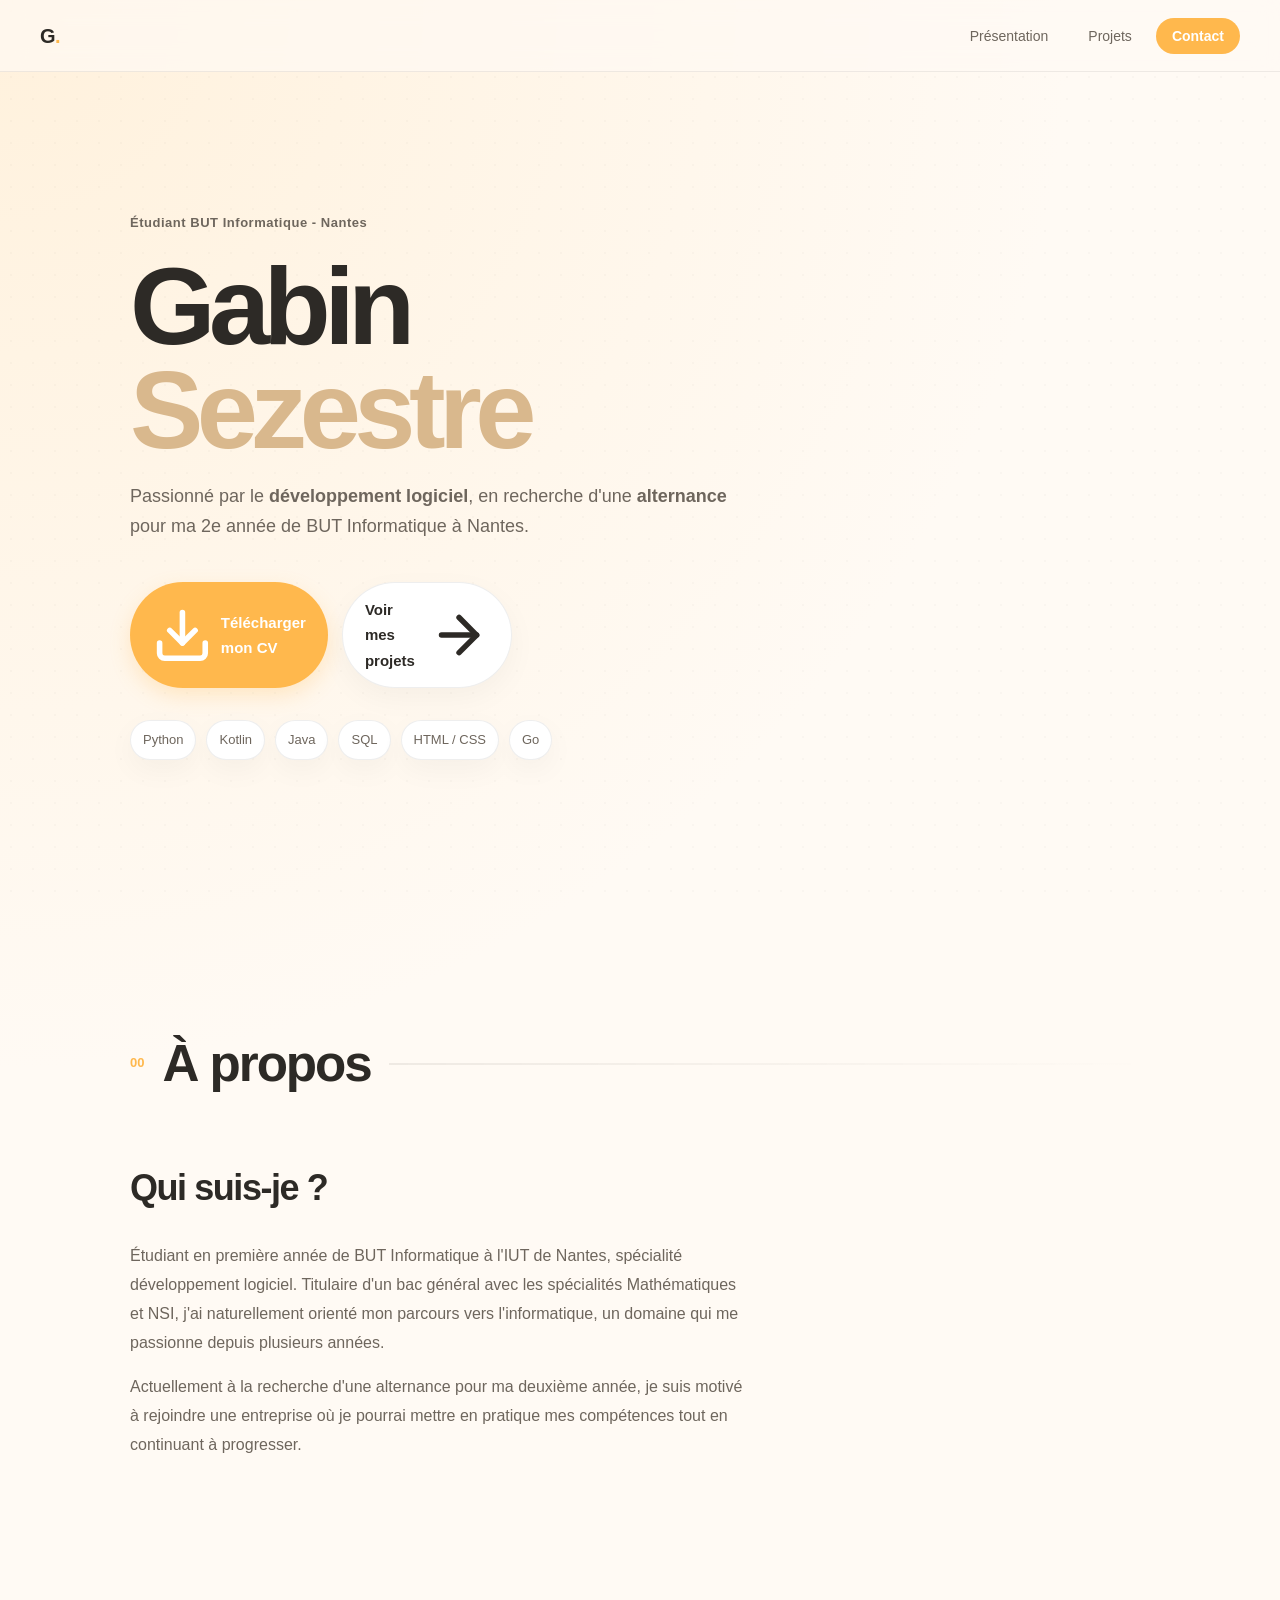
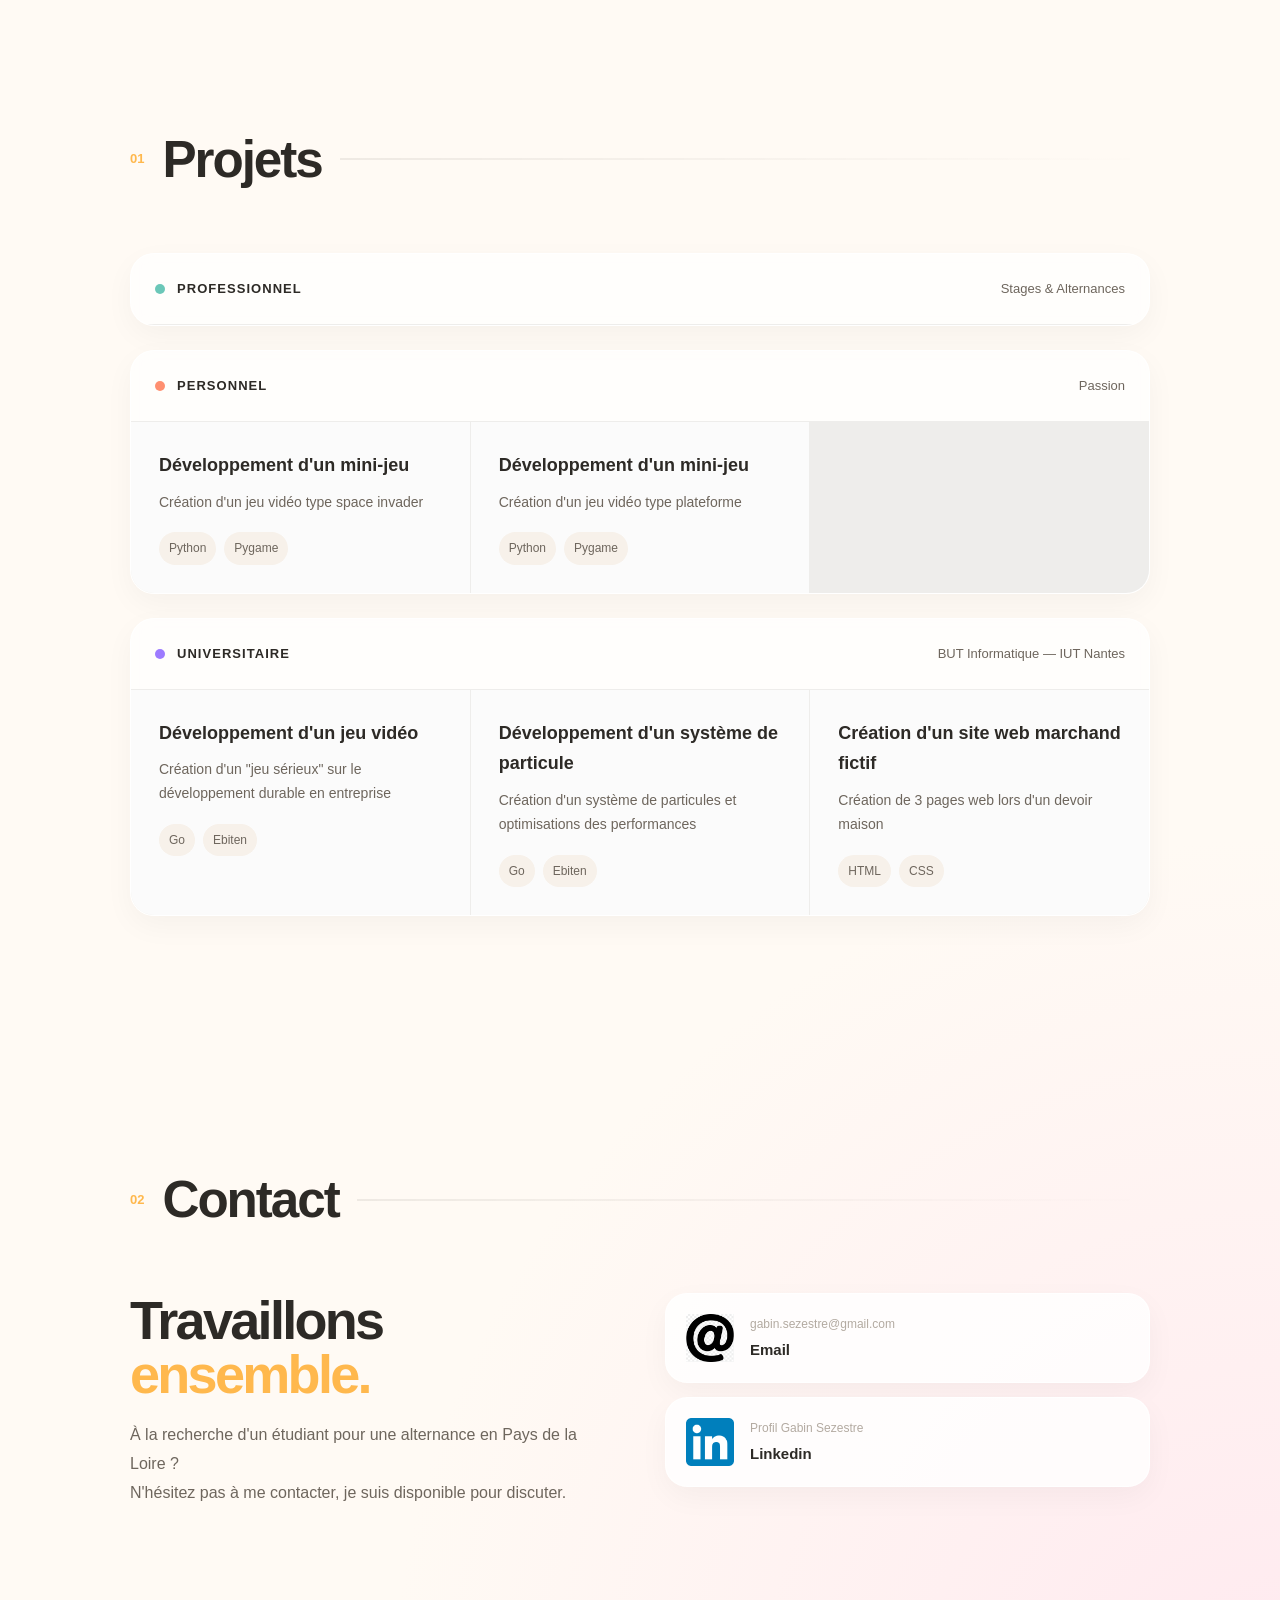
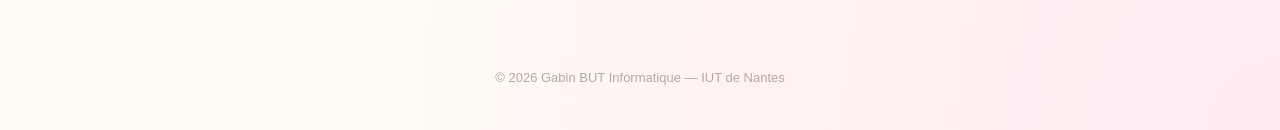
==== index.html @ 8c513338 "accueil -> index" ====
<!DOCTYPE html>
<html lang="fr">
<head>
  <meta charset="UTF-8" />
  <meta name="viewport" content="width=device-width, initial-scale=1.0" />
  <title>Gabin - Portfolio</title>
  <link rel="preconnect" href="https://fonts.googleapis.com" />
  <link rel="preconnect" href="https://fonts.gstatic.com" crossorigin />
  <link href="https://fonts.googleapis.com/css2?family=Syne:wght@400;500;600;700;800&family=DM+Mono:ital,wght@0,300;0,400;1,300&display=swap" rel="stylesheet" />
  <link rel="stylesheet" type="text/css" href="style.css">
</head>
<body>

  <!-- NAV -->
  <nav>
    <a href="#hero" class="nav-logo">G<span>.</span></a>
    <ul class="nav-links">
      <li><a href="#about">Présentation</a></li>
      <li><a href="#projets">Projets</a></li>
      <li><a href="#contact" class="cta">Contact</a></li>
    </ul>
  </nav>
  <!-- HERO -->
  <section id="hero">
    <div class="hero-eyebrow">Étudiant BUT Informatique - Nantes</div>
    <h1 class="hero-name">
      <div>Gabin</div>
      <div class="line2">Sezestre</div>
    </h1>
    <p class="hero-title">
      Passionné par le <strong>développement logiciel</strong>, en recherche d'une
      <strong>alternance</strong> pour ma 2e année de BUT Informatique à Nantes.
    </p>
    <div class="hero-actions">
      <a href="assets/doc/cv.pdf" download target="_blank" class="btn btn-primary">
        <svg viewBox="0 0 24 24" fill="none" stroke="currentColor" stroke-width="2.2" stroke-linecap="round" stroke-linejoin="round">
          <path d="M21 15v4a2 2 0 0 1-2 2H5a2 2 0 0 1-2-2v-4"/><polyline points="7 10 12 15 17 10"/><line x1="12" y1="15" x2="12" y2="3"/>
        </svg>
        Télécharger mon CV
      </a>
      <a href="#projets" class="btn btn-outline">
        Voir mes projets
        <svg viewBox="0 0 24 24" fill="none" stroke="currentColor" stroke-width="2.2" stroke-linecap="round" stroke-linejoin="round">
          <line x1="5" y1="12" x2="19" y2="12"/><polyline points="12 5 19 12 12 19"/>
        </svg>
      </a>
    </div>
    <div class="tags">
      <span class="tag">Python</span>
      <span class="tag">Kotlin</span>
      <span class="tag">Java</span>
      <span class="tag">SQL</span>
      <span class="tag">HTML / CSS</span>
      <span class="tag">Go</span>
    </div>
    </section>
    <div class="divider"></div>
        <section id="about">
      <div class="section-header">
        <span class="section-num">00</span>
        <h2 class="section-title">À propos</h2>
        <div class="section-line"></div>
      </div>

      <div class="about-grid">
        <div class="about-text">
          <h3>Qui suis-je ?</h3>
          <p>
            Étudiant en première année de BUT Informatique à l'IUT de Nantes, spécialité développement logiciel. 
            Titulaire d'un bac général avec les spécialités Mathématiques et NSI, j'ai naturellement orienté 
            mon parcours vers l'informatique, un domaine qui me passionne depuis plusieurs années.
          </p>
          <p>
            Actuellement à la recherche d'une alternance pour ma deuxième année, je suis motivé à rejoindre 
            une entreprise où je pourrai mettre en pratique mes compétences tout en continuant à progresser.
          </p>
        </div>
      </div>
    </section>
  
  <!-- PROJETS -->
  <section id="projets">
    <div class="section-header">
      <span class="section-num">01</span>
      <h2 class="section-title">Projets</h2>
      <div class="section-line"></div>
    </div>

    <div class="projets-grid">

      <!-- Professionnel -->
      <div class="projet-category">
        <div class="projet-cat-header">
          <div class="cat-dot pro"></div>
          <span class="cat-label pro">Professionnel</span>
          <span class="cat-desc">Stages & Alternances</span>
        </div>
        <div class="projets-cards">
        </div>
      </div>

      <!-- Personnel -->
      <div class="projet-category">
        <div class="projet-cat-header">
          <div class="cat-dot perso"></div>
          <span class="cat-label perso">Personnel</span>
          <span class="cat-desc">Passion</span>
        </div>
        <div class="projets-cards">
          <div class="projet-card">
            <a href="sea_raiders.html" style="text-decoration: none; color: inherit;">
            <div class="projet-card-title">Développement d'un mini-jeu</div>
            <div class="projet-card-desc">Création d'un jeu vidéo type space invader</div>
            <div class="projet-card-stack">
              <span class="stack-tag">Python</span>
              <span class="stack-tag">Pygame</span>
            </div>
          </a>
          </div>
          <div class="projet-card">
            <a href="plateforme.html" style="text-decoration: none; color: inherit;">
            <div class="projet-card-title">Développement d'un mini-jeu</div>
            <div class="projet-card-desc">Création d'un jeu vidéo type plateforme</div>
            <div class="projet-card-stack">
              <span class="stack-tag">Python</span>
              <span class="stack-tag">Pygame</span>
            </div>
          </a>
          </div>
        </div>
      </div>

      <!-- Universitaire -->
      <div class="projet-category">
        <div class="projet-cat-header">
          <div class="cat-dot uni"></div>
          <span class="cat-label uni">Universitaire</span>
          <span class="cat-desc">BUT Informatique — IUT Nantes</span>
        </div>
        <div class="projets-cards">
          <div class="projet-card">
            <a href="ceo_survival.html" style="text-decoration: none; color: inherit;">
            <div class="projet-card-title">Développement d'un jeu vidéo</div>
            <div class="projet-card-desc">Création d'un "jeu sérieux" sur le développement durable en entreprise</div>
            <div class="projet-card-stack">
              <span class="stack-tag">Go</span>
              <span class="stack-tag">Ebiten</span>
            </div>
          </a>
          </div>
          <div class="projet-card">
            <a href="particule.html" style="text-decoration: none; color: inherit;">
            <div class="projet-card-title">Développement d'un système de particule</div>
            <div class="projet-card-desc">Création d'un système de particules et optimisations des performances</div>
            <div class="projet-card-stack">
              <span class="stack-tag">Go</span>
              <span class="stack-tag">Ebiten</span>
            </div>
          </a>
          </div>
          <div class="projet-card">
            <a href="https://gabgube.github.io/brake.github.io/" target="_blank" style="text-decoration: none; color: inherit;">
            <div class="projet-card-title">Création d'un site web marchand fictif</div>
            <div class="projet-card-desc">Création de 3 pages web lors d'un devoir maison</div>
            <div class="projet-card-stack">
              <span class="stack-tag">HTML</span>
              <span class="stack-tag">CSS</span>
            </div>
          </a>
          </div>
        </div>
      </div>

    </div>
  </section>

  <div class="divider"></div>

  <!-- CONTACT -->
  <section id="contact">
    <div class="section-header">
      <span class="section-num">02</span>
      <h2 class="section-title">Contact</h2>
      <div class="section-line"></div>
    </div>

    <div class="contact-grid">
      <div>
        <div class="contact-intro">
          Travaillons<br/><span>ensemble.</span>
        </div>
        <p class="contact-sub">
           À la recherche d'un étudiant pour une alternance en Pays de la Loire ?
        </p>
        <p class="contact-sub">
          N'hésitez pas à me contacter, je suis disponible pour discuter.
        </p>
      </div>

      <div class="contact-links">
        <a href="https://mail.google.com/mail/u/0/?fs=1&to=gabin.sezestre@gmail.com&tf=cm" class="contact-link" target="_blank" >
          <div class="contact-link-icon mail">
            <img src="assets/img/arobase.png" alt="mail"
                 style="width:100%; height:100%; object-fit:contain;" />
          </div>

          <div class="contact-link-text">
            <div class="contact-link-label" id="email">
              gabin.sezestre@gmail.com
            </div>

            <div class="contact-link-value">
              Email
            </div>
          </div>
        <div id="message-copie" class="message-copie">
          Adresse copiée !
        </div>
        </a>

        <a href="https://www.linkedin.com/in/gabin-sezestre-5697b3284/" target="_blank" class="contact-link">
          <div class="contact-link-icon mail">
            <img src="assets/img/linkedin.png" alt="mail" style="width:100%; height:100%; object-fit:contain;" />
          </div>
          <div class="contact-link-text">
            <div class="contact-link-label">Profil Gabin Sezestre</div>
            <div class="contact-link-value">Linkedin</div>
          </div>
          <div class="contact-link-arrow">
            <svg viewBox="0 0 24 24" fill="none" stroke="currentColor" stroke-width="1.8" stroke-linecap="round" stroke-linejoin="round">
              <line x1="7" y1="17" x2="17" y2="7"/><polyline points="7 7 17 7 17 17"/>
            </svg>
          </div>
        </a>
      </div>
    </div>
  </section>

  <!-- FOOTER -->
  <footer>
    <span>© 2026 Gabin</span>
    <span>BUT Informatique — IUT de Nantes</span>
  </footer>

</body>
</html>
---- style.css ----
:root {
  --bg: #fffaf4;
  --bg2: #ffffff;
  --bg3: #f7f1ea;

  --text: #2d2a26;
  --text-muted: #6e665d;
  --text-dim: #b3aaa1;

  --border: rgba(45,42,38,0.08);
  --border-hover: rgba(45,42,38,0.16);

  --accent: #ffb84d;
  --accent-soft: #ffe1b2;

  --pro: #6bc7b8;
  --perso: #ff8f70;
  --uni: #9d7bff;

  --shadow:
    0 10px 30px rgba(0,0,0,0.04);

  --radius: 24px;
}

/* RESET */

*, *::before, *::after {
  box-sizing: border-box;
  margin: 0;
  padding: 0;
}

html {
  scroll-behavior: smooth;
}

body {
  background:
    radial-gradient(circle at top left, #fff1dc 0%, transparent 30%),
    radial-gradient(circle at bottom right, #ffe9ef 0%, transparent 25%),
    var(--bg);

  color: var(--text);

  font-family: 'Plus Jakarta Sans', sans-serif;

  font-size: 16px;
  line-height: 1.7;

  min-height: 100vh;
  overflow-x: hidden;
}

/* texture légère */

body::before {
  content: '';
  position: fixed;
  inset: 0;

  background-image:
    radial-gradient(rgba(0,0,0,0.02) 1px, transparent 1px);

  background-size: 22px 22px;

  pointer-events: none;
  z-index: 0;
}

/* NAV */

nav {
  position: sticky;
  top: 0;
  z-index: 100;

  display: flex;
  align-items: center;
  justify-content: space-between;

  height: 72px;

  padding: 0 40px;

  background: rgba(255,250,244,0.7);

  backdrop-filter: blur(12px);

  border-bottom: 1px solid var(--border);
}

.nav-logo {
  font-size: 20px;
  font-weight: 700;

  color: var(--text);

  text-decoration: none;

  letter-spacing: -0.03em;
}

.nav-logo span {
  color: var(--accent);
}

.nav-links {
  display: flex;
  gap: 8px;

  list-style: none;
}

.nav-links a {
  text-decoration: none;

  color: var(--text-muted);

  font-size: 14px;
  font-weight: 500;

  padding: 10px 16px;

  border-radius: 999px;

  transition: 0.2s;
}

.nav-links a:hover {
  background: rgba(0,0,0,0.04);

  color: var(--text);
}

.nav-links a.cta {
  background: var(--accent);

  color: white;

  font-weight: 700;
}

/* SECTION */

section {
  position: relative;
  z-index: 1;

  max-width: 1100px;

  margin: 0 auto;

  padding: 120px 40px;
}

/* HERO */

#hero {
  min-height: calc(100vh - 72px);

  display: flex;
  flex-direction: column;
  justify-content: center;
}

.hero-eyebrow {
  font-size: 13px;

  color: var(--text-muted);

  margin-bottom: 20px;

  font-weight: 600;

  letter-spacing: 0.04em;
}

.hero-name {
  font-size: clamp(60px, 10vw, 110px);

  line-height: 0.95;

  font-weight: 800;

  letter-spacing: -0.06em;

  margin-bottom: 18px;
}

.hero-name .line2 {
  color: #d9b88d;
}

.hero-title {
  max-width: 620px;

  font-size: 18px;

  color: var(--text-muted);

  margin-bottom: 40px;
}
/* ABOUT */

.about-grid {
  display: grid;
  grid-template-columns: 1fr 340px;
  gap: 60px;
  align-items: center;
}

.about-text h3 {
  font-size: clamp(24px, 3vw, 36px);
  font-weight: 800;
  letter-spacing: -0.04em;
  margin-bottom: 24px;
}

.about-text p {
  color: var(--text-muted);
  font-size: 16px;
  line-height: 1.8;
  margin-bottom: 16px;
}

.about-photo img {
  width: 100%;
  border-radius: var(--radius);
  object-fit: cover;
  box-shadow: var(--shadow);
  border: 1px solid var(--border);
}

@media (max-width: 700px) {
  .about-grid {
    grid-template-columns: 1fr;
  }

  .about-photo {
    order: -1;
  }
}
/* BUTTONS */

.hero-actions {
  display: flex;
  gap: 14px;
  margin-bottom: 32px;
  flex-wrap: wrap;
}

.btn {
  display: inline-flex;
  align-items: center;
  gap: 8px;
  min-width: 150px;
  justify-content: center;

  padding: 14px 22px;

  border-radius: 999px;

  text-decoration: none;

  font-size: 15px;
  font-weight: 600;

  transition: 0.2s;

  border: none;

  cursor: pointer;
}

.btn:hover {
  transform: translateY(-2px);
}

.btn-primary {
  background: var(--accent);

  color: white;
  box-shadow: 0 8px 20px rgba(255,184,77,0.25);
}

.btn-outline {
  background: white;

  color: var(--text);

  border: 1px solid var(--border);

  box-shadow: var(--shadow);
}

/* TAGS */

.tags {
  display: flex;
  flex-wrap: wrap;
  gap: 10px;
}

.tag {
  background: white;

  border: 1px solid var(--border);

  padding: 8px 12px;

  border-radius: 999px;

  font-size: 13px;

  color: var(--text-muted);

  box-shadow: var(--shadow);
}

/* TITRES */

.section-header {
  display: flex;
  align-items: center;
  gap: 18px;

  margin-bottom: 50px;
}

.section-num {
  color: var(--accent);

  font-size: 13px;

  font-weight: 700;
}

.section-title {
  font-size: clamp(32px, 4vw, 52px);

  font-weight: 800;

  letter-spacing: -0.04em;
}

.section-line {
  flex: 1;

  height: 2px;

  background:
    linear-gradient(
      to right,
      var(--border),
      transparent
    );
}

/* PROJETS */

.projets-grid {
  display: grid;
  gap: 24px;
}

.projet-category {
  background: rgba(255,255,255,0.7);

  border: 1px solid rgba(255,255,255,0.8);

  border-radius: var(--radius);

  overflow: hidden;

  backdrop-filter: blur(10px);

  box-shadow: var(--shadow);
}

.projet-cat-header {
  display: flex;
  align-items: center;
  gap: 12px;

  padding: 24px;

  border-bottom: 1px solid var(--border);
}

.cat-dot {
  width: 10px;
  height: 10px;

  border-radius: 50%;
}

.cat-dot.pro { background: var(--pro); }
.cat-dot.perso { background: var(--perso); }
.cat-dot.uni { background: var(--uni); }

.cat-label {
  font-size: 13px;
  font-weight: 700;

  text-transform: uppercase;

  letter-spacing: 0.08em;
}

.cat-desc {
  margin-left: auto;

  color: var(--text-muted);

  font-size: 13px;
}

/* CARDS */

.projets-cards {
  display: grid;

  grid-template-columns:
    repeat(auto-fill, minmax(260px, 1fr));

  gap: 1px;

  background: var(--border);
}

.projet-card {
  background: rgba(255,255,255,0.75);

  padding: 28px;

  transition: 0.25s;
}

.projet-card:hover {
  background: white;

  transform: translateY(-4px);
}

.projet-card-title {
  font-size: 18px;

  font-weight: 700;

  margin-bottom: 10px;
}

.projet-card-desc {
  color: var(--text-muted);

  font-size: 14px;

  margin-bottom: 18px;
}

.projet-card-stack {
  display: flex;
  flex-wrap: wrap;
  gap: 8px;
}

.stack-tag {
  background: var(--bg3);

  color: var(--text-muted);

  font-size: 12px;

  padding: 6px 10px;

  border-radius: 999px;
}

/* CONTACT */

.contact-grid {
  display: grid;

  grid-template-columns: 1fr 1fr;

  gap: 50px;
}

.contact-intro {
  font-size: clamp(32px, 5vw, 54px);

  font-weight: 800;

  line-height: 1;

  letter-spacing: -0.05em;

  margin-bottom: 20px;
}

.contact-intro span {
  color: var(--accent);
}

.contact-sub {
  color: var(--text-muted);

  font-size: 16px;

  line-height: 1.8;
}

.contact-links {
  display: flex;
  flex-direction: column;
  gap: 14px;
}

.contact-link {
  display: flex;
  align-items: center;
  gap: 16px;

  padding: 20px;

  border-radius: 22px;

  text-decoration: none;

  background: rgba(255,255,255,0.8);

  border: 1px solid rgba(255,255,255,0.8);

  color: var(--text);

  box-shadow: var(--shadow);

  transition: 0.25s;
}

.contact-link:hover {
  transform: translateX(6px);
}

.contact-link-icon {
  width: 48px;
  height: 48px;

  border-radius: 16px;

  display: flex;
  align-items: center;
  justify-content: center;
}

.contact-link-icon.mail {
  background: #fff1cf;
}

.contact-link-icon.linkedin {
  background: #e8f1ff;
}

.contact-link-label {
  font-size: 12px;

  color: var(--text-dim);

  margin-bottom: 2px;
}

.contact-link-value {
  font-size: 15px;

  font-weight: 600;
}

/* FOOTER */

footer {
  padding: 40px;

  text-align: center;

  color: var(--text-dim);

  font-size: 13px;
}

/* RESPONSIVE */

@media (max-width: 700px) {

  nav {
    padding: 0 20px;
  }

  section {
    padding: 90px 20px;
  }

  .contact-grid {
    grid-template-columns: 1fr;
  }

  .hero-name {
    font-size: 72px;
  }
}

/* JEU PAGE */

.jeu-desc {
  display: flex;
  flex-direction: column;
  gap: 40px;
  max-width: 800px;
}

.jeu-block h3 {
  font-size: 20px;
  font-weight: 700;
  letter-spacing: -0.03em;
  margin-bottom: 12px;
  color: var(--text);
}

.jeu-block p {
  color: var(--text-muted);
  font-size: 16px;
  line-height: 1.8;
}

/* IMAGES PARTICULES */

.particule-images {
  display: grid;
  grid-template-columns: 1fr 1fr;
  gap: 20px;
  margin-top: 24px;
}

.particule-images img {
  width: 100%;
  border-radius: 16px;
  box-shadow: 0 10px 30px rgba(0,0,0,0.08);
  border: 1px solid var(--border);
}

code {
  background: var(--bg3);
  padding: 2px 8px;
  border-radius: 6px;
  font-family: 'DM Mono', monospace;
  font-size: 14px;
  color: var(--text);
}

.message-copie {
    position: fixed;
    bottom: 20px;
    right: 20px;

    background: #111;
    color: white;

    padding: 12px 18px;
    border-radius: 10px;

    opacity: 0;
    transform: translateY(10px);

    transition: 0.3s;

    pointer-events: none;
}

.message-copie.show {
    opacity: 1;
    transform: translateY(0);
}

/* PROJET HERO */

.projet-hero {
  display: flex;
  flex-direction: column;
  justify-content: center;
  align-items: center;
  height: calc(100vh - 72px);
  gap: 24px;
}

.projet-hero-title {
  text-align: center;
}

.projet-hero-name {
  font-size: clamp(40px, 7vw, 80px);
}

.projet-hero-img {
  max-width: 700px;
  width: 100%;
  border-radius: 24px;
  box-shadow: 0 20px 60px rgba(0,0,0,0.1);
  border: 1px solid var(--border);
}

.projet-tags-center {
  justify-content: center;
  margin-top: 24px;
}

.jeu-block-img {
  margin-top: 24px;
  max-width: 700px;
  width: 100%;
  border-radius: 16px;
  box-shadow: 0 10px 30px rgba(0,0,0,0.08);
  border: 1px solid var(--border);
}
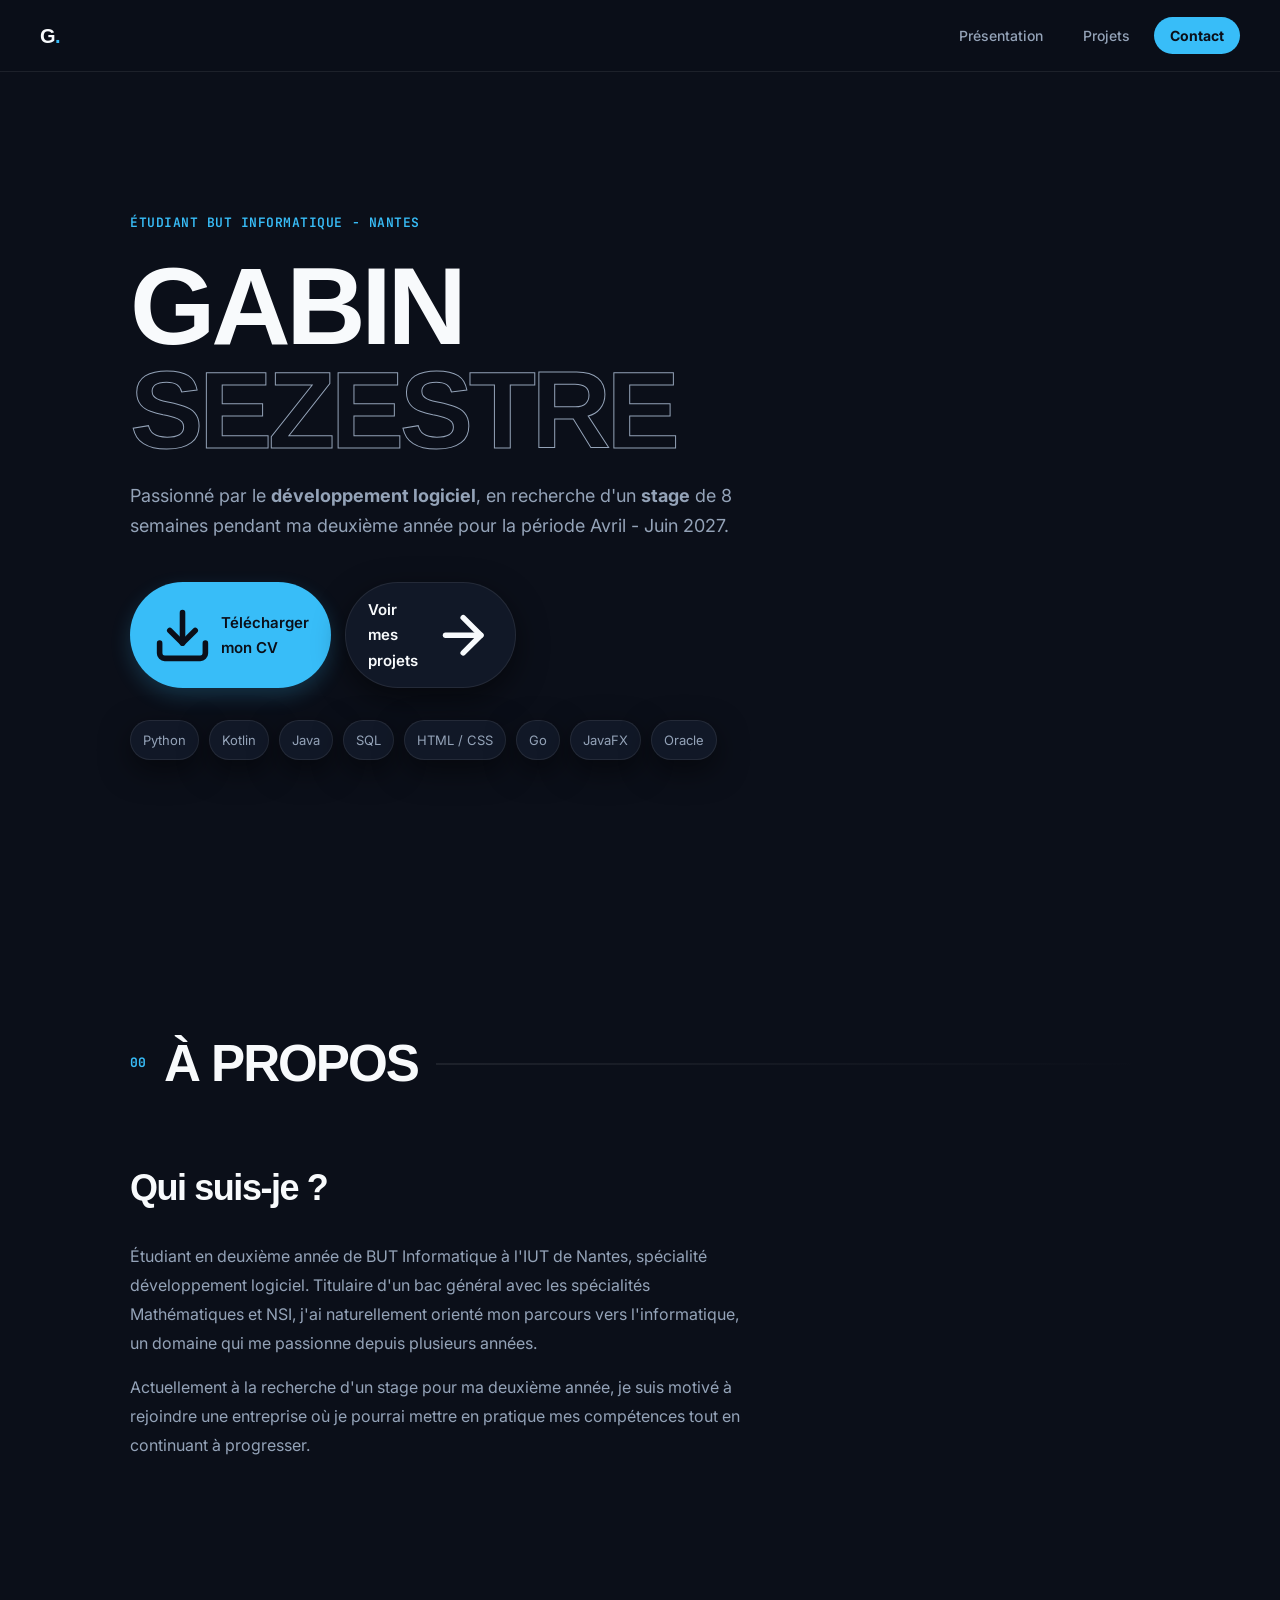
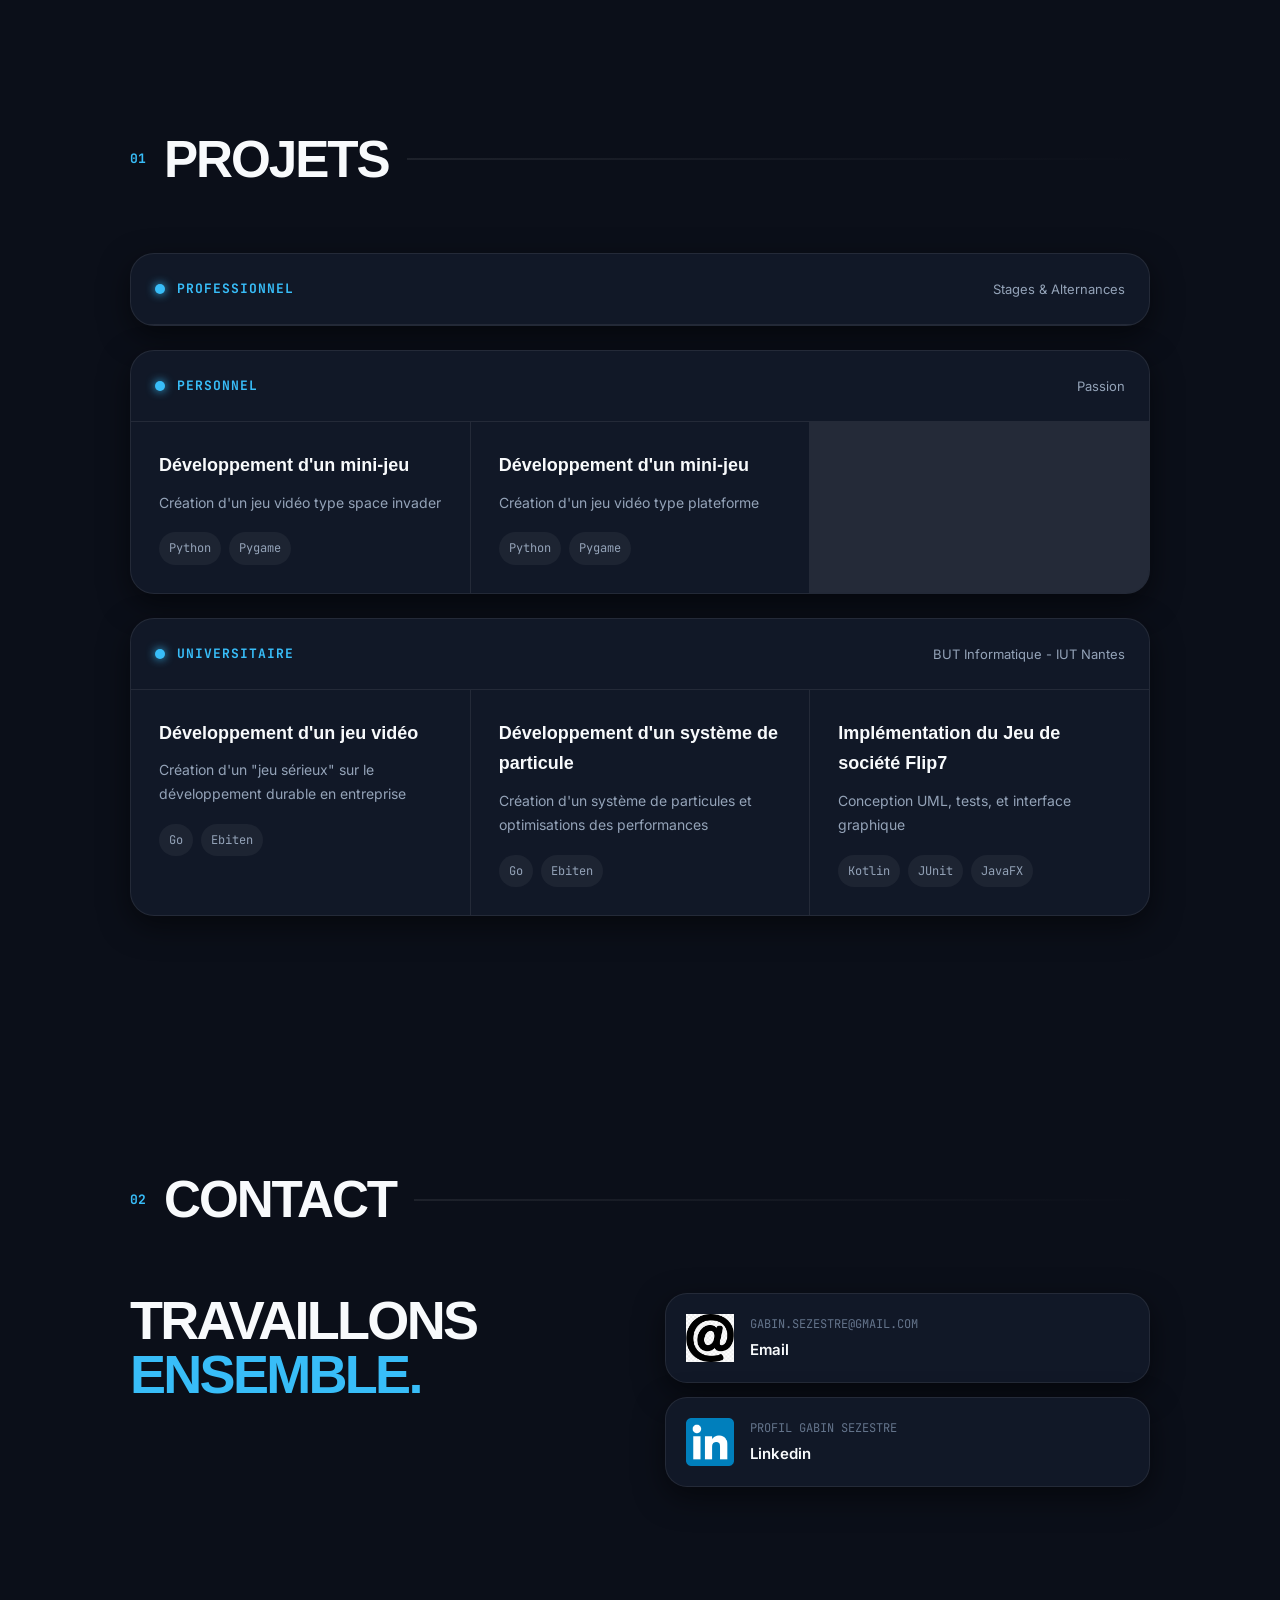
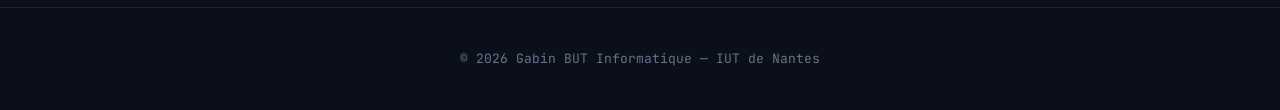
==== commit d0c7b1d4: "Changement CSS + Modif 2e année" ====
--- a/index.html
+++ b/index.html
@@ -28,8 +28,8 @@
       <div class="line2">Sezestre</div>
     </h1>
     <p class="hero-title">
-      Passionné par le <strong>développement logiciel</strong>, en recherche d'une
-      <strong>alternance</strong> pour ma 2e année de BUT Informatique à Nantes.
+      Passionné par le <strong>développement logiciel</strong>, en recherche d'un
+      <strong>stage</strong> de 8 semaines pendant ma deuxième année pour la période Avril - Juin 2027.
     </p>
     <div class="hero-actions">
       <a href="assets/doc/cv.pdf" download target="_blank" class="btn btn-primary">
@@ -52,6 +52,8 @@
       <span class="tag">SQL</span>
       <span class="tag">HTML / CSS</span>
       <span class="tag">Go</span>
+      <span class="tag">JavaFX</span>
+      <span class="tag">Oracle</span>
     </div>
     </section>
     <div class="divider"></div>
@@ -66,12 +68,12 @@
         <div class="about-text">
           <h3>Qui suis-je ?</h3>
           <p>
-            Étudiant en première année de BUT Informatique à l'IUT de Nantes, spécialité développement logiciel. 
+            Étudiant en deuxième année de BUT Informatique à l'IUT de Nantes, spécialité développement logiciel. 
             Titulaire d'un bac général avec les spécialités Mathématiques et NSI, j'ai naturellement orienté 
             mon parcours vers l'informatique, un domaine qui me passionne depuis plusieurs années.
           </p>
           <p>
-            Actuellement à la recherche d'une alternance pour ma deuxième année, je suis motivé à rejoindre 
+            Actuellement à la recherche d'un stage pour ma deuxième année, je suis motivé à rejoindre 
             une entreprise où je pourrai mettre en pratique mes compétences tout en continuant à progresser.
           </p>
         </div>
@@ -135,7 +137,7 @@
         <div class="projet-cat-header">
           <div class="cat-dot uni"></div>
           <span class="cat-label uni">Universitaire</span>
-          <span class="cat-desc">BUT Informatique — IUT Nantes</span>
+          <span class="cat-desc">BUT Informatique - IUT Nantes</span>
         </div>
         <div class="projets-cards">
           <div class="projet-card">
@@ -159,12 +161,13 @@
           </a>
           </div>
           <div class="projet-card">
-            <a href="https://gabgube.github.io/brake.github.io/" target="_blank" style="text-decoration: none; color: inherit;">
-            <div class="projet-card-title">Création d'un site web marchand fictif</div>
-            <div class="projet-card-desc">Création de 3 pages web lors d'un devoir maison</div>
-            <div class="projet-card-stack">
-              <span class="stack-tag">HTML</span>
-              <span class="stack-tag">CSS</span>
+            <a href="flip7.html" style="text-decoration: none; color: inherit;">
+            <div class="projet-card-title">Implémentation du Jeu de société Flip7</div>
+            <div class="projet-card-desc">Conception UML, tests, et interface graphique</div>
+            <div class="projet-card-stack">
+              <span class="stack-tag">Kotlin</span>
+              <span class="stack-tag">JUnit</span>
+              <span class="stack-tag">JavaFX</span>
             </div>
           </a>
           </div>
@@ -189,12 +192,6 @@
         <div class="contact-intro">
           Travaillons<br/><span>ensemble.</span>
         </div>
-        <p class="contact-sub">
-           À la recherche d'un étudiant pour une alternance en Pays de la Loire ?
-        </p>
-        <p class="contact-sub">
-          N'hésitez pas à me contacter, je suis disponible pour discuter.
-        </p>
       </div>
 
       <div class="contact-links">
@@ -242,5 +239,6 @@
     <span>BUT Informatique — IUT de Nantes</span>
   </footer>
 
+  <script src="lightbox.js"></script>
 </body>
 </html>
--- a/style.css
+++ b/style.css
@@ -1,26 +1,43 @@
+@import url('https://api.fontshare.com/v2/css?f[]=cabinet-grotesk@800,900,700&display=swap');
+@import url('https://fonts.googleapis.com/css2?family=Inter:wght@400;500;600&family=JetBrains+Mono:wght@500&display=swap');
+
+/* ==========================================================================
+   CODE COULEUR PRECIS (3 COULEURS MAX)
+   1. FOND : #0b0f19 (Obsidienne)
+   2. TEXTE : #f8fafc (Blanc Acier)
+   3. ACCENT : #38bdf8 (Cyan Electrique)
+   ========================================================================== */
+
 :root {
-  --bg: #fffaf4;
-  --bg2: #ffffff;
-  --bg3: #f7f1ea;
-
-  --text: #2d2a26;
-  --text-muted: #6e665d;
-  --text-dim: #b3aaa1;
-
-  --border: rgba(45,42,38,0.08);
-  --border-hover: rgba(45,42,38,0.16);
-
-  --accent: #ffb84d;
-  --accent-soft: #ffe1b2;
-
-  --pro: #6bc7b8;
-  --perso: #ff8f70;
-  --uni: #9d7bff;
-
-  --shadow:
-    0 10px 30px rgba(0,0,0,0.04);
-
+  /* 1. Couleur de Fond */
+  --bg: #0b0f19;
+  --bg2: #111827;
+  --bg3: #1f2937;
+
+  /* 2. Couleur de Texte & Structure */
+  --text: #f8fafc;
+  --text-muted: #94a3b8;
+  --text-dim: #64748b;
+
+  --border: rgba(248, 250, 252, 0.08);
+  --border-hover: rgba(248, 250, 252, 0.2);
+
+  /* 3. Couleur d'Accent */
+  --accent: #38bdf8;
+  --accent-soft: rgba(56, 189, 248, 0.1);
+
+  /* Thématiques Projets alignées sur l'accent */
+  --pro: var(--accent);
+  --perso: var(--accent);
+  --uni: var(--accent);
+
+  --shadow: 0 10px 30px rgba(0,0,0,0.5);
   --radius: 24px;
+
+  /* Typographie */
+  --font-title: 'Cabinet Grotesk', sans-serif;
+  --font-body: 'Inter', sans-serif;
+  --font-mono: 'JetBrains Mono', monospace;
 }
 
 /* RESET */
@@ -36,36 +53,14 @@
 }
 
 body {
-  background:
-    radial-gradient(circle at top left, #fff1dc 0%, transparent 30%),
-    radial-gradient(circle at bottom right, #ffe9ef 0%, transparent 25%),
-    var(--bg);
-
+  background: var(--bg);
   color: var(--text);
-
-  font-family: 'Plus Jakarta Sans', sans-serif;
-
+  font-family: var(--font-body);
   font-size: 16px;
   line-height: 1.7;
-
   min-height: 100vh;
   overflow-x: hidden;
-}
-
-/* texture légère */
-
-body::before {
-  content: '';
-  position: fixed;
-  inset: 0;
-
-  background-image:
-    radial-gradient(rgba(0,0,0,0.02) 1px, transparent 1px);
-
-  background-size: 22px 22px;
-
-  pointer-events: none;
-  z-index: 0;
+  -webkit-font-smoothing: antialiased;
 }
 
 /* NAV */
@@ -80,24 +75,20 @@
   justify-content: space-between;
 
   height: 72px;
-
   padding: 0 40px;
 
-  background: rgba(255,250,244,0.7);
-
+  background: rgba(11, 15, 25, 0.85);
   backdrop-filter: blur(12px);
 
   border-bottom: 1px solid var(--border);
 }
 
 .nav-logo {
+  font-family: var(--font-title);
   font-size: 20px;
-  font-weight: 700;
-
+  font-weight: 800;
   color: var(--text);
-
   text-decoration: none;
-
   letter-spacing: -0.03em;
 }
 
@@ -108,36 +99,27 @@
 .nav-links {
   display: flex;
   gap: 8px;
-
   list-style: none;
 }
 
 .nav-links a {
   text-decoration: none;
-
-  color: var(--text-muted);
-
+  color: var(--text-muted);
   font-size: 14px;
   font-weight: 500;
-
   padding: 10px 16px;
-
   border-radius: 999px;
-
   transition: 0.2s;
 }
 
 .nav-links a:hover {
-  background: rgba(0,0,0,0.04);
-
+  background: rgba(248, 250, 252, 0.05);
   color: var(--text);
 }
 
 .nav-links a.cta {
   background: var(--accent);
-
-  color: white;
-
+  color: var(--bg);
   font-weight: 700;
 }
 
@@ -146,11 +128,8 @@
 section {
   position: relative;
   z-index: 1;
-
   max-width: 1100px;
-
   margin: 0 auto;
-
   padding: 120px 40px;
 }
 
@@ -158,49 +137,43 @@
 
 #hero {
   min-height: calc(100vh - 72px);
-
   display: flex;
   flex-direction: column;
   justify-content: center;
 }
 
 .hero-eyebrow {
+  font-family: var(--font-mono);
   font-size: 13px;
-
-  color: var(--text-muted);
-
+  color: var(--accent);
   margin-bottom: 20px;
-
   font-weight: 600;
-
   letter-spacing: 0.04em;
+  text-transform: uppercase;
 }
 
 .hero-name {
+  font-family: var(--font-title);
   font-size: clamp(60px, 10vw, 110px);
-
   line-height: 0.95;
-
-  font-weight: 800;
-
-  letter-spacing: -0.06em;
-
+  font-weight: 900;
+  letter-spacing: -0.04em;
   margin-bottom: 18px;
+  text-transform: uppercase;
 }
 
 .hero-name .line2 {
-  color: #d9b88d;
+  color: transparent;
+  -webkit-text-stroke: 1px var(--text-muted);
 }
 
 .hero-title {
   max-width: 620px;
-
   font-size: 18px;
-
-  color: var(--text-muted);
-
+  color: var(--text-muted);
   margin-bottom: 40px;
 }
+
 /* ABOUT */
 
 .about-grid {
@@ -211,6 +184,7 @@
 }
 
 .about-text h3 {
+  font-family: var(--font-title);
   font-size: clamp(24px, 3vw, 36px);
   font-weight: 800;
   letter-spacing: -0.04em;
@@ -230,6 +204,13 @@
   object-fit: cover;
   box-shadow: var(--shadow);
   border: 1px solid var(--border);
+  filter: grayscale(100%);
+  transition: 0.25s;
+}
+
+.about-photo img:hover {
+  filter: grayscale(0%);
+  border-color: var(--accent);
 }
 
 @media (max-width: 700px) {
@@ -241,6 +222,7 @@
     order: -1;
   }
 }
+
 /* BUTTONS */
 
 .hero-actions {
@@ -256,20 +238,13 @@
   gap: 8px;
   min-width: 150px;
   justify-content: center;
-
   padding: 14px 22px;
-
   border-radius: 999px;
-
   text-decoration: none;
-
   font-size: 15px;
   font-weight: 600;
-
   transition: 0.2s;
-
   border: none;
-
   cursor: pointer;
 }
 
@@ -279,19 +254,20 @@
 
 .btn-primary {
   background: var(--accent);
-
-  color: white;
-  box-shadow: 0 8px 20px rgba(255,184,77,0.25);
+  color: var(--bg);
+  box-shadow: 0 8px 20px rgba(56, 189, 248, 0.2);
 }
 
 .btn-outline {
-  background: white;
-
+  background: var(--bg2);
   color: var(--text);
-
-  border: 1px solid var(--border);
-
+  border: 1px solid var(--border);
   box-shadow: var(--shadow);
+}
+
+.btn-outline:hover {
+  border-color: var(--accent);
+  color: var(--accent);
 }
 
 /* TAGS */
@@ -303,19 +279,19 @@
 }
 
 .tag {
-  background: white;
-
-  border: 1px solid var(--border);
-
+  background: var(--bg2);
+  border: 1px solid var(--border);
   padding: 8px 12px;
-
   border-radius: 999px;
-
   font-size: 13px;
-
-  color: var(--text-muted);
-
+  color: var(--text-muted);
   box-shadow: var(--shadow);
+  transition: 0.2s;
+}
+
+.tag:hover {
+  border-color: var(--accent);
+  color: var(--accent);
 }
 
 /* TITRES */
@@ -324,37 +300,28 @@
   display: flex;
   align-items: center;
   gap: 18px;
-
   margin-bottom: 50px;
 }
 
 .section-num {
-  color: var(--accent);
-
+  font-family: var(--font-mono);
+  color: var(--accent);
   font-size: 13px;
-
   font-weight: 700;
 }
 
 .section-title {
+  font-family: var(--font-title);
   font-size: clamp(32px, 4vw, 52px);
-
   font-weight: 800;
-
   letter-spacing: -0.04em;
+  text-transform: uppercase;
 }
 
 .section-line {
   flex: 1;
-
   height: 2px;
-
-  background:
-    linear-gradient(
-      to right,
-      var(--border),
-      transparent
-    );
+  background: linear-gradient(to right, var(--border), transparent);
 }
 
 /* PROJETS */
@@ -365,16 +332,10 @@
 }
 
 .projet-category {
-  background: rgba(255,255,255,0.7);
-
-  border: 1px solid rgba(255,255,255,0.8);
-
+  background: var(--bg2);
+  border: 1px solid var(--border);
   border-radius: var(--radius);
-
   overflow: hidden;
-
-  backdrop-filter: blur(10px);
-
   box-shadow: var(--shadow);
 }
 
@@ -382,37 +343,34 @@
   display: flex;
   align-items: center;
   gap: 12px;
-
   padding: 24px;
-
   border-bottom: 1px solid var(--border);
 }
 
 .cat-dot {
   width: 10px;
   height: 10px;
-
   border-radius: 50%;
-}
-
-.cat-dot.pro { background: var(--pro); }
-.cat-dot.perso { background: var(--perso); }
-.cat-dot.uni { background: var(--uni); }
+  background: var(--accent);
+  box-shadow: 0 0 10px var(--accent);
+}
+
+.cat-dot.pro, .cat-dot.perso, .cat-dot.uni {
+  background: var(--accent);
+}
 
 .cat-label {
+  font-family: var(--font-mono);
   font-size: 13px;
   font-weight: 700;
-
+  color: var(--accent);
   text-transform: uppercase;
-
   letter-spacing: 0.08em;
 }
 
 .cat-desc {
   margin-left: auto;
-
-  color: var(--text-muted);
-
+  color: var(--text-muted);
   font-size: 13px;
 }
 
@@ -420,42 +378,34 @@
 
 .projets-cards {
   display: grid;
-
-  grid-template-columns:
-    repeat(auto-fill, minmax(260px, 1fr));
-
+  grid-template-columns: repeat(auto-fill, minmax(260px, 1fr));
   gap: 1px;
-
   background: var(--border);
 }
 
 .projet-card {
-  background: rgba(255,255,255,0.75);
-
+  background: var(--bg2);
   padding: 28px;
-
   transition: 0.25s;
+  text-decoration: none;
+  color: inherit;
 }
 
 .projet-card:hover {
-  background: white;
-
+  background: var(--bg3);
   transform: translateY(-4px);
 }
 
 .projet-card-title {
+  font-family: var(--font-title);
   font-size: 18px;
-
-  font-weight: 700;
-
+  font-weight: 800;
   margin-bottom: 10px;
 }
 
 .projet-card-desc {
   color: var(--text-muted);
-
   font-size: 14px;
-
   margin-bottom: 18px;
 }
 
@@ -466,14 +416,11 @@
 }
 
 .stack-tag {
-  background: var(--bg3);
-
-  color: var(--text-muted);
-
+  background: rgba(248, 250, 252, 0.05);
+  color: var(--text-muted);
+  font-family: var(--font-mono);
   font-size: 12px;
-
   padding: 6px 10px;
-
   border-radius: 999px;
 }
 
@@ -481,22 +428,18 @@
 
 .contact-grid {
   display: grid;
-
   grid-template-columns: 1fr 1fr;
-
   gap: 50px;
 }
 
 .contact-intro {
+  font-family: var(--font-title);
   font-size: clamp(32px, 5vw, 54px);
-
-  font-weight: 800;
-
+  font-weight: 900;
   line-height: 1;
-
   letter-spacing: -0.05em;
-
   margin-bottom: 20px;
+  text-transform: uppercase;
 }
 
 .contact-intro span {
@@ -505,9 +448,7 @@
 
 .contact-sub {
   color: var(--text-muted);
-
   font-size: 16px;
-
   line-height: 1.8;
 }
 
@@ -521,58 +462,47 @@
   display: flex;
   align-items: center;
   gap: 16px;
-
   padding: 20px;
-
   border-radius: 22px;
-
   text-decoration: none;
-
-  background: rgba(255,255,255,0.8);
-
-  border: 1px solid rgba(255,255,255,0.8);
-
+  background: var(--bg2);
+  border: 1px solid var(--border);
   color: var(--text);
-
   box-shadow: var(--shadow);
-
   transition: 0.25s;
 }
 
 .contact-link:hover {
+  border-color: var(--accent);
   transform: translateX(6px);
 }
 
 .contact-link-icon {
   width: 48px;
   height: 48px;
-
   border-radius: 16px;
-
   display: flex;
   align-items: center;
   justify-content: center;
-}
-
-.contact-link-icon.mail {
-  background: #fff1cf;
-}
-
-.contact-link-icon.linkedin {
-  background: #e8f1ff;
+  background: var(--accent-soft);
+  color: var(--accent);
+}
+
+.contact-link-icon.mail, .contact-link-icon.linkedin {
+  background: var(--accent-soft);
+  color: var(--accent);
 }
 
 .contact-link-label {
+  font-family: var(--font-mono);
   font-size: 12px;
-
   color: var(--text-dim);
-
   margin-bottom: 2px;
+  text-transform: uppercase;
 }
 
 .contact-link-value {
   font-size: 15px;
-
   font-weight: 600;
 }
 
@@ -580,18 +510,16 @@
 
 footer {
   padding: 40px;
-
   text-align: center;
-
   color: var(--text-dim);
-
   font-size: 13px;
+  font-family: var(--font-mono);
+  border-top: 1px solid var(--border);
 }
 
 /* RESPONSIVE */
 
 @media (max-width: 700px) {
-
   nav {
     padding: 0 20px;
   }
@@ -609,7 +537,9 @@
   }
 }
 
-/* JEU PAGE */
+/* ==========================================================================
+   STYLES DE PAGES DE PROJETS (MISE EN PAGE CONSERVÉE À L'IDENTIQUE)
+   ========================================================================== */
 
 .jeu-desc {
   display: flex;
@@ -619,8 +549,9 @@
 }
 
 .jeu-block h3 {
+  font-family: var(--font-title);
   font-size: 20px;
-  font-weight: 700;
+  font-weight: 800;
   letter-spacing: -0.03em;
   margin-bottom: 12px;
   color: var(--text);
@@ -644,7 +575,7 @@
 .particule-images img {
   width: 100%;
   border-radius: 16px;
-  box-shadow: 0 10px 30px rgba(0,0,0,0.08);
+  box-shadow: 0 10px 30px rgba(0,0,0,0.4);
   border: 1px solid var(--border);
 }
 
@@ -652,33 +583,30 @@
   background: var(--bg3);
   padding: 2px 8px;
   border-radius: 6px;
-  font-family: 'DM Mono', monospace;
+  font-family: var(--font-mono);
   font-size: 14px;
-  color: var(--text);
+  color: var(--accent);
+  border: 1px solid var(--border);
 }
 
 .message-copie {
-    position: fixed;
-    bottom: 20px;
-    right: 20px;
-
-    background: #111;
-    color: white;
-
-    padding: 12px 18px;
-    border-radius: 10px;
-
-    opacity: 0;
-    transform: translateY(10px);
-
-    transition: 0.3s;
-
-    pointer-events: none;
+  position: fixed;
+  bottom: 20px;
+  right: 20px;
+  background: var(--accent);
+  color: var(--bg);
+  padding: 12px 18px;
+  border-radius: 10px;
+  font-weight: 600;
+  opacity: 0;
+  transform: translateY(10px);
+  transition: 0.3s;
+  pointer-events: none;
 }
 
 .message-copie.show {
-    opacity: 1;
-    transform: translateY(0);
+  opacity: 1;
+  transform: translateY(0);
 }
 
 /* PROJET HERO */
@@ -697,14 +625,17 @@
 }
 
 .projet-hero-name {
+  font-family: var(--font-title);
   font-size: clamp(40px, 7vw, 80px);
+  font-weight: 900;
+  text-transform: uppercase;
 }
 
 .projet-hero-img {
   max-width: 700px;
   width: 100%;
   border-radius: 24px;
-  box-shadow: 0 20px 60px rgba(0,0,0,0.1);
+  box-shadow: 0 20px 60px rgba(0,0,0,0.5);
   border: 1px solid var(--border);
 }
 
@@ -718,6 +649,61 @@
   max-width: 700px;
   width: 100%;
   border-radius: 16px;
-  box-shadow: 0 10px 30px rgba(0,0,0,0.08);
-  border: 1px solid var(--border);
+  box-shadow: 0 10px 30px rgba(0,0,0,0.4);
+  border: 1px solid var(--border);
+}
+
+/* LIGHTBOX */
+
+.lightbox-trigger {
+  cursor: zoom-in;
+  transition: opacity 0.2s;
+}
+
+.lightbox-trigger:hover {
+  opacity: 0.85;
+}
+
+#lightbox {
+  display: none;
+  position: fixed;
+  inset: 0;
+  z-index: 1000;
+  background: rgba(11, 15, 25, 0.92);
+  backdrop-filter: blur(6px);
+  align-items: center;
+  justify-content: center;
+  padding: 40px;
+}
+
+#lightbox.active {
+  display: flex;
+}
+
+#lightbox img {
+  max-width: 90vw;
+  max-height: 85vh;
+  border-radius: 12px;
+  box-shadow: 0 30px 80px rgba(0,0,0,0.8);
+  object-fit: contain;
+  border: 1px solid var(--border);
+}
+
+#lightbox-close {
+  position: fixed;
+  top: 20px;
+  right: 28px;
+  background: none;
+  border: none;
+  color: var(--text);
+  font-size: 40px;
+  cursor: pointer;
+  line-height: 1;
+  opacity: 0.8;
+  transition: opacity 0.2s;
+}
+
+#lightbox-close:hover {
+  opacity: 1;
+  color: var(--accent);
 }
